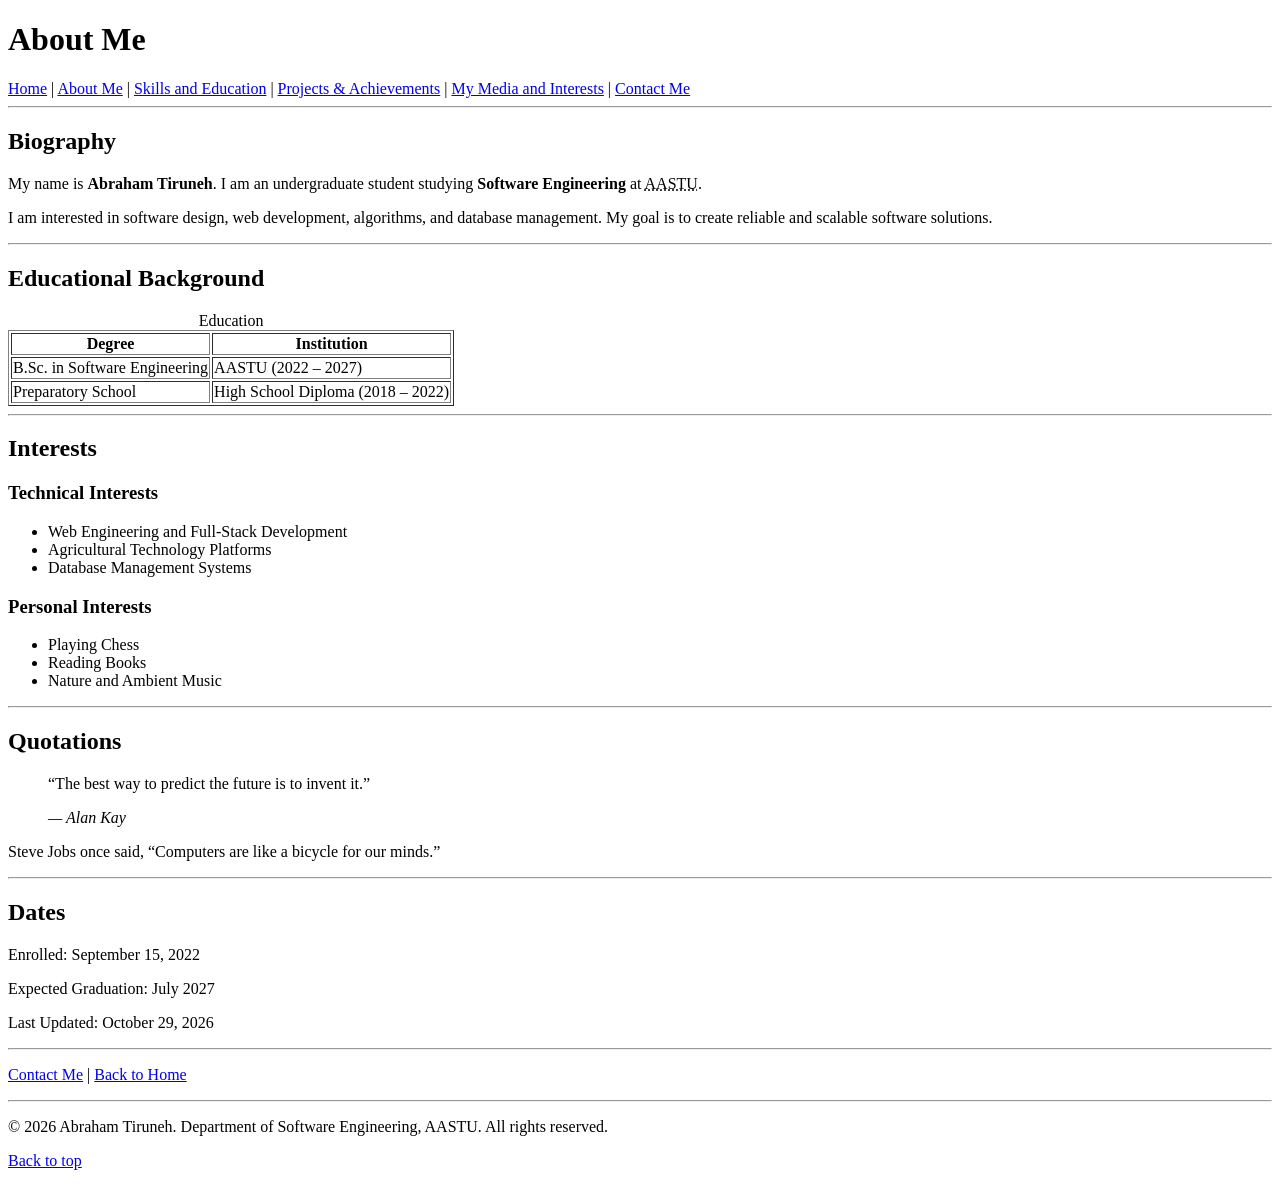
==== about.html @ db16637a "feat(about): create about me page with biography, education, and interests (about.html)" ====
<!DOCTYPE html>
<html lang="en">
<head>
    <meta charset="UTF-8">
    <meta name="viewport" content="width=device-width, initial-scale=1.0">
    <title>About Me</title>
</head>
<body id="top">

    <header>
        <h1>About Me</h1>
        <nav>
            <a href="index.html">Home</a> | 
            <a href="about.html">About Me</a> | 
            <a href="skills.html">Skills and Education</a> | 
            <a href="projects.html">Projects &amp; Achievements</a> | 
            <a href="media.html">My Media and Interests</a> | 
            <a href="contact.html">Contact Me</a>
        </nav>
    </header>

    <hr>

    <main>
        <section>
            <h2>Biography</h2>
            <p>
                My name is <strong>Abraham Tiruneh</strong>. I am an undergraduate student studying 
                <strong>Software Engineering</strong> at 
                <abbr title="Addis Ababa Science and Technology University">AASTU</abbr>.
            </p>
            <p>
                I am interested in software design, web development, algorithms, and database management. 
                My goal is to create reliable and scalable software solutions.
            </p>
        </section>

        <hr>

        <section>
            <h2>Educational Background</h2>
            <table border="1">
                <caption>Education</caption>
                <tr>
                    <th>Degree</th>
                    <th>Institution</th>
                </tr>
                <tr>
                    <td>B.Sc. in Software Engineering</td>
                    <td>AASTU (2022 &ndash; 2027)</td>
                </tr>
                <tr>
                    <td>Preparatory School</td>
                    <td>High School Diploma (2018 &ndash; 2022)</td>
                </tr>
            </table>
        </section>

        <hr>

        <section>
            <h2>Interests</h2>
            <h3>Technical Interests</h3>
            <ul>
                <li>Web Engineering and Full-Stack Development</li>
                <li>Agricultural Technology Platforms</li>
                <li>Database Management Systems</li>
            </ul>

            <h3>Personal Interests</h3>
            <ul>
                <li>Playing Chess</li>
                <li>Reading Books</li>
                <li>Nature and Ambient Music</li>
            </ul>
        </section>

        <hr>

        <section>
            <h2>Quotations</h2>
            <blockquote>
                <p>&ldquo;The best way to predict the future is to invent it.&rdquo;</p>
                <cite>&mdash; Alan Kay</cite>
            </blockquote>

            <p>
                Steve Jobs once said, <q>Computers are like a bicycle for our minds.</q>
            </p>
        </section>

        <hr>

        <section>
            <h2>Dates</h2>
            <p>Enrolled: <time datetime="2022-09-15">September 15, 2022</time></p>
            <p>Expected Graduation: <time datetime="2027-07-10">July 2027</time></p>
            <p>Last Updated: <time datetime="2026-10-29">October 29, 2026</time></p>
        </section>

        <hr>

        <section>
            <p>
                <a href="contact.html">Contact Me</a> | 
                <a href="index.html">Back to Home</a>
            </p>
        </section>
    </main>

    <hr>

    <footer>
        <p>&copy; 2026 Abraham Tiruneh. Department of Software Engineering, AASTU. All rights reserved.</p>
        <p><a href="#top">Back to top</a></p>
    </footer>

</body>
</html>
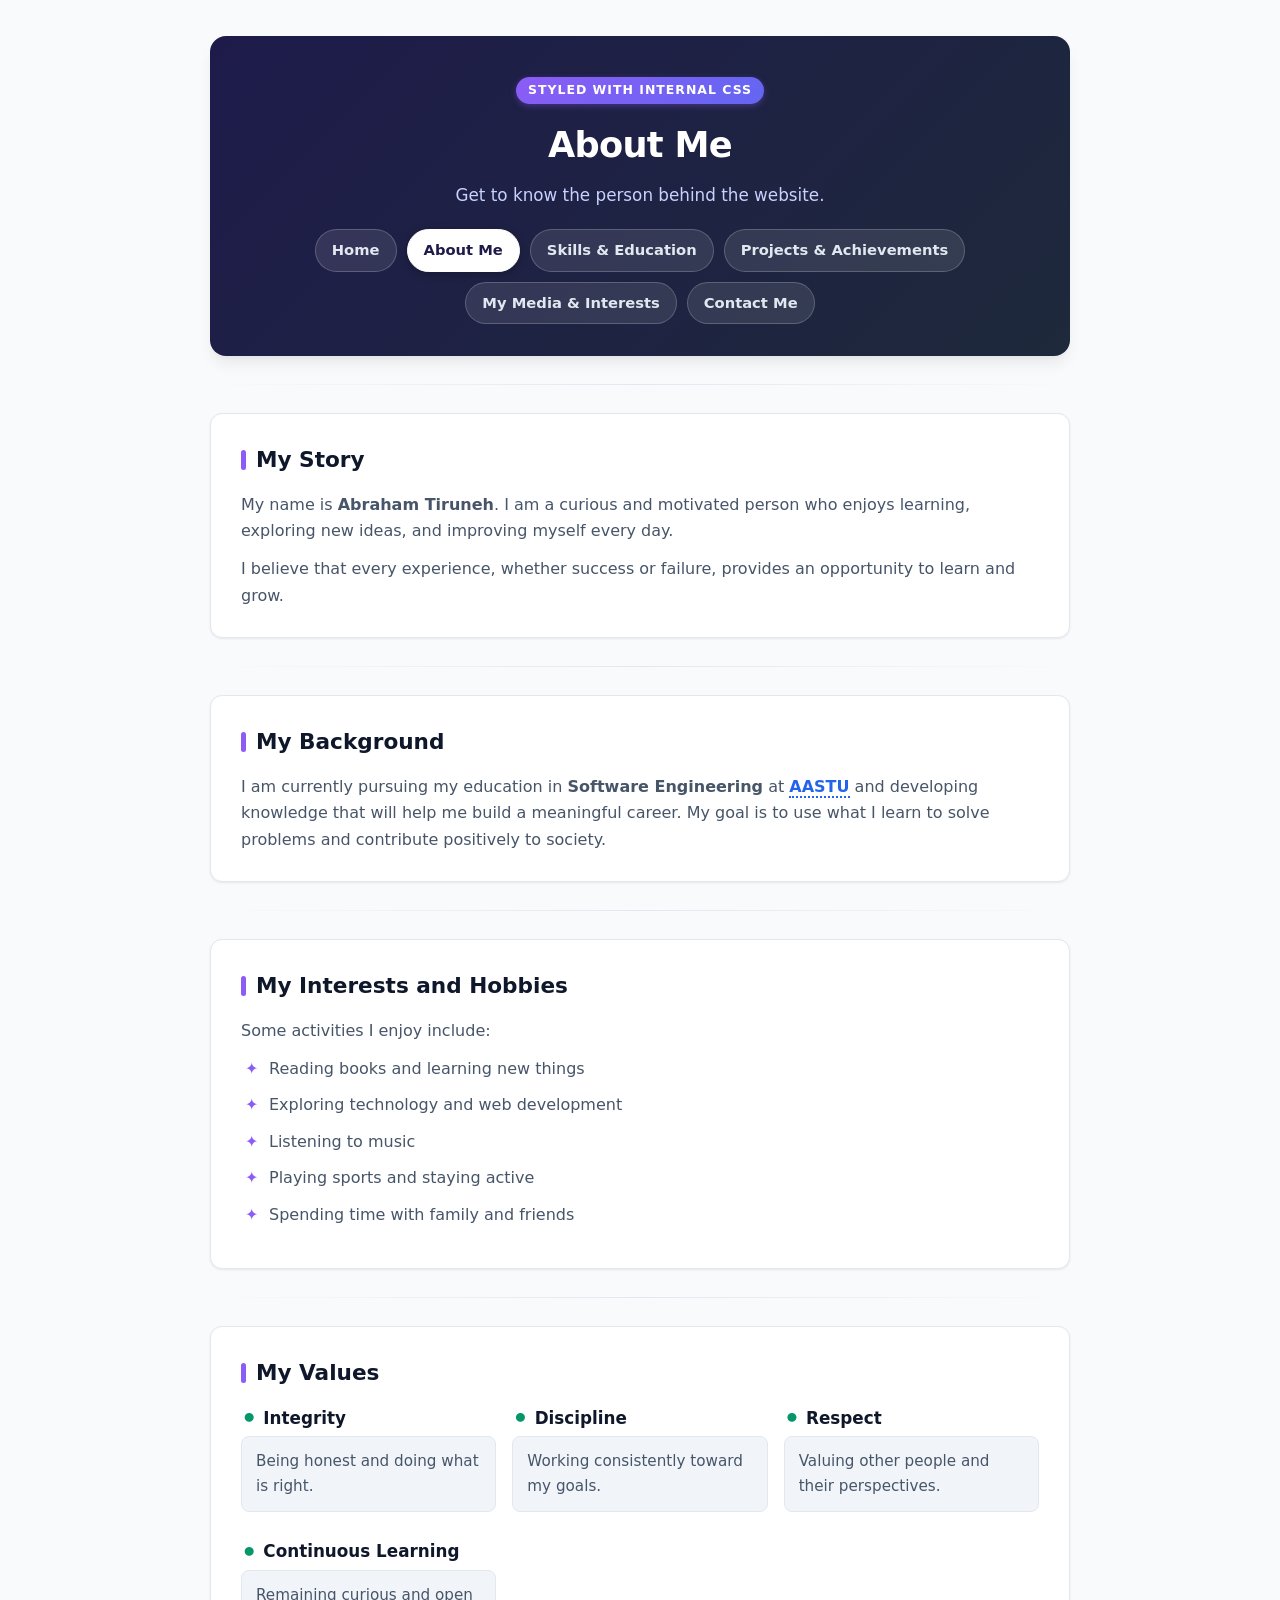
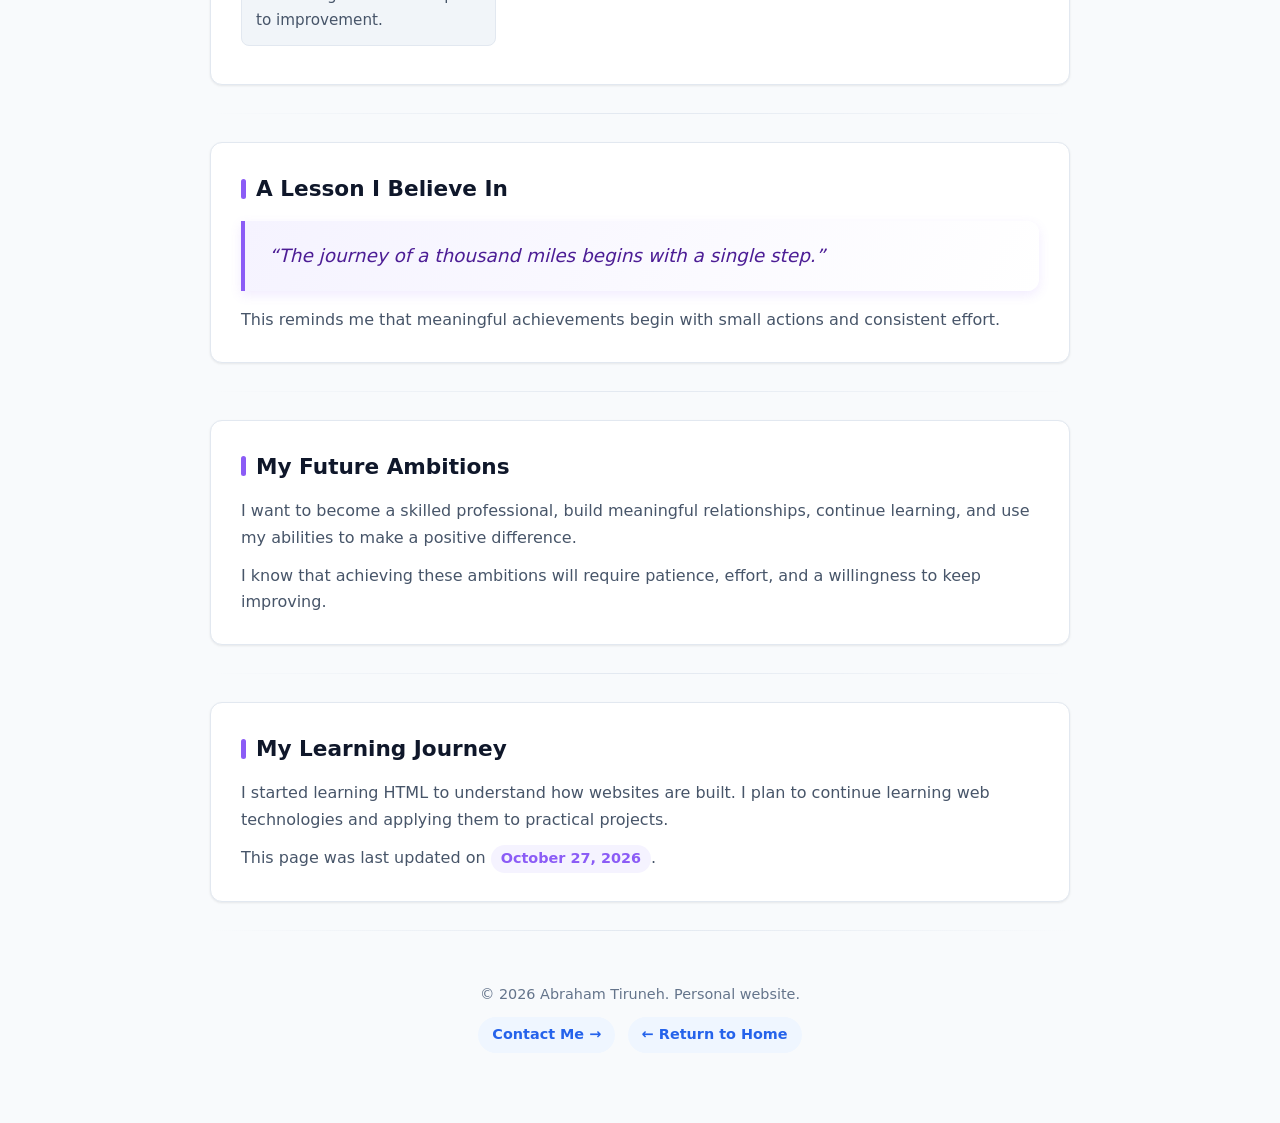
==== commit c4aa8a05: "feat: align HTML with lab specs, implement external, internal, and inline CSS techniques, and remove" ====
--- a/about.html
+++ b/about.html
@@ -3,18 +3,319 @@
 <head>
     <meta charset="UTF-8">
     <meta name="viewport" content="width=device-width, initial-scale=1.0">
-    <title>About Me</title>
+    <title>About Me - Abraham Tiruneh</title>
+
+    <style>
+        :root {
+            --bg-page: #f8fafc;
+            --bg-card: #ffffff;
+            --bg-subtle: #f1f5f9;
+            --text-primary: #0f172a;
+            --text-secondary: #475569;
+            --text-muted: #64748b;
+            --primary: #2563eb;
+            --primary-hover: #1d4ed8;
+            --primary-light: #eff6ff;
+            --accent: #8b5cf6;
+            --accent-light: #f5f3ff;
+            --accent-emerald: #059669;
+            --border: #e2e8f0;
+            --shadow-sm: 0 1px 3px rgba(0, 0, 0, 0.05), 0 1px 2px rgba(0, 0, 0, 0.03);
+            --shadow-md: 0 4px 6px -1px rgba(0, 0, 0, 0.07), 0 2px 4px -2px rgba(0, 0, 0, 0.05);
+            --shadow-lg: 0 10px 15px -3px rgba(0, 0, 0, 0.08), 0 4px 6px -4px rgba(0, 0, 0, 0.04);
+            --radius-md: 12px;
+            --radius-lg: 16px;
+            --radius-full: 9999px;
+            --font-sans: system-ui, -apple-system, BlinkMacSystemFont, 'Segoe UI', Roboto, Helvetica, Arial, sans-serif;
+            --transition: all 0.2s cubic-bezier(0.4, 0, 0.2, 1);
+        }
+
+        * {
+            box-sizing: border-box;
+            margin: 0;
+            padding: 0;
+        }
+
+        body {
+            background-color: var(--bg-page);
+            color: var(--text-primary);
+            font-family: var(--font-sans);
+            line-height: 1.65;
+            font-size: 16px;
+            max-width: 900px;
+            margin: 0 auto;
+            padding: 36px 20px 60px 20px;
+            -webkit-font-smoothing: antialiased;
+        }
+
+        hr {
+            border: none;
+            height: 1px;
+            background: linear-gradient(to right, transparent, var(--border), transparent);
+            margin: 28px 0;
+        }
+
+        header {
+            background: linear-gradient(135deg, #1e1b4b 0%, #1e293b 100%);
+            color: #ffffff;
+            border-radius: var(--radius-lg);
+            padding: 40px 32px 32px 32px;
+            box-shadow: var(--shadow-lg);
+            margin-bottom: 28px;
+            text-align: center;
+        }
+
+        .internal-css-badge {
+            display: inline-block;
+            background: linear-gradient(135deg, #8b5cf6, #6366f1);
+            color: #ffffff;
+            font-size: 0.78rem;
+            font-weight: 700;
+            padding: 3px 12px;
+            border-radius: var(--radius-full);
+            text-transform: uppercase;
+            letter-spacing: 0.08em;
+            margin-bottom: 12px;
+            box-shadow: 0 2px 6px rgba(139, 92, 246, 0.35);
+        }
+
+        header h1 {
+            font-size: 2.2rem;
+            font-weight: 800;
+            letter-spacing: -0.02em;
+            margin-bottom: 8px;
+            color: #ffffff;
+        }
+
+        header p {
+            color: #c7d2fe;
+            font-size: 1.05rem;
+            margin-bottom: 20px;
+        }
+
+        nav {
+            display: flex;
+            flex-wrap: wrap;
+            gap: 10px;
+            justify-content: center;
+            align-items: center;
+        }
+
+        nav a {
+            color: #e2e8f0;
+            text-decoration: none;
+            font-weight: 600;
+            font-size: 0.92rem;
+            padding: 8px 16px;
+            background-color: rgba(255, 255, 255, 0.1);
+            border: 1px solid rgba(255, 255, 255, 0.2);
+            border-radius: var(--radius-full);
+            transition: var(--transition);
+        }
+
+        nav a:hover {
+            background-color: #ffffff;
+            color: #1e1b4b;
+            transform: translateY(-2px);
+        }
+
+        nav a[href="about.html"] {
+            background-color: #ffffff;
+            color: #1e1b4b;
+            border-color: #ffffff;
+            box-shadow: 0 2px 8px rgba(0, 0, 0, 0.25);
+        }
+
+        section {
+            background: var(--bg-card);
+            border: 1px solid var(--border);
+            border-radius: var(--radius-md);
+            padding: 28px 30px;
+            box-shadow: var(--shadow-sm);
+            margin-bottom: 22px;
+            transition: var(--transition);
+        }
+
+        section:hover {
+            box-shadow: var(--shadow-md);
+            border-color: #cbd5e1;
+        }
+
+        h2 {
+            font-size: 1.35rem;
+            font-weight: 700;
+            color: var(--text-primary);
+            margin-bottom: 14px;
+            display: flex;
+            align-items: center;
+            gap: 10px;
+        }
+
+        h2::before {
+            content: "";
+            display: inline-block;
+            width: 5px;
+            height: 20px;
+            background: var(--accent);
+            border-radius: 4px;
+        }
+
+        section p {
+            color: var(--text-secondary);
+            margin-bottom: 12px;
+        }
+
+        section p:last-child {
+            margin-bottom: 0;
+        }
+
+        abbr {
+            text-decoration: none;
+            border-bottom: 2px dotted var(--primary);
+            color: var(--primary);
+            font-weight: 600;
+            cursor: help;
+        }
+
+        ul {
+            list-style: none;
+            margin: 12px 0;
+            display: grid;
+            gap: 10px;
+        }
+
+        ul li {
+            position: relative;
+            padding-left: 28px;
+            color: var(--text-secondary);
+            font-weight: 500;
+        }
+
+        ul li::before {
+            content: "✦";
+            position: absolute;
+            left: 4px;
+            top: 0;
+            color: var(--accent);
+            font-size: 1rem;
+        }
+
+        dl {
+            display: grid;
+            grid-template-columns: repeat(auto-fit, minmax(240px, 1fr));
+            gap: 16px;
+            margin-top: 14px;
+        }
+
+        dt {
+            color: var(--text-primary);
+            font-size: 1.05rem;
+            font-weight: 700;
+            margin-bottom: 4px;
+            display: flex;
+            align-items: center;
+            gap: 6px;
+        }
+
+        dt::before {
+            content: "•";
+            color: var(--accent-emerald);
+            font-size: 1.6rem;
+            line-height: 0;
+        }
+
+        dd {
+            background-color: var(--bg-subtle);
+            border: 1px solid var(--border);
+            border-radius: 8px;
+            padding: 12px 14px;
+            color: var(--text-secondary);
+            font-size: 0.95rem;
+            margin-bottom: 10px;
+        }
+
+        blockquote {
+            background: linear-gradient(120deg, #f5f3ff 0%, #ffffff 100%);
+            border-left: 4px solid var(--accent);
+            border-radius: 0 var(--radius-md) var(--radius-md) 0;
+            padding: 20px 24px;
+            margin: 12px 0 16px 0;
+            box-shadow: var(--shadow-sm);
+        }
+
+        blockquote p {
+            color: #4c1d95;
+            font-size: 1.15rem;
+            font-style: italic;
+            font-weight: 500;
+            margin: 0;
+        }
+
+        time {
+            display: inline-block;
+            background-color: var(--accent-light);
+            color: var(--accent);
+            font-weight: 600;
+            padding: 2px 10px;
+            border-radius: var(--radius-full);
+            font-size: 0.9rem;
+        }
+
+        footer {
+            text-align: center;
+            padding-top: 24px;
+            color: var(--text-muted);
+            font-size: 0.9rem;
+        }
+
+        footer p {
+            margin-bottom: 10px;
+        }
+
+        footer a {
+            display: inline-flex;
+            align-items: center;
+            color: var(--primary);
+            text-decoration: none;
+            font-weight: 600;
+            padding: 6px 14px;
+            background-color: var(--primary-light);
+            border-radius: var(--radius-full);
+            margin: 0 4px;
+            transition: var(--transition);
+        }
+
+        footer a:hover {
+            background-color: var(--primary);
+            color: #ffffff;
+            transform: translateY(-2px);
+        }
+
+        @media (max-width: 640px) {
+            body {
+                padding: 16px 14px 40px 14px;
+            }
+            header {
+                padding: 30px 16px;
+            }
+            dl {
+                grid-template-columns: 1fr;
+            }
+        }
+    </style>
 </head>
 <body id="top">
 
     <header>
+        <span class="internal-css-badge">Styled with Internal CSS</span>
         <h1>About Me</h1>
+        <p>Get to know the person behind the website.</p>
         <nav>
-            <a href="index.html">Home</a> | 
-            <a href="about.html">About Me</a> | 
-            <a href="skills.html">Skills and Education</a> | 
-            <a href="projects.html">Projects &amp; Achievements</a> | 
-            <a href="media.html">My Media and Interests</a> | 
+            <a href="index.html">Home</a>
+            <a href="about.html">About Me</a>
+            <a href="skills.html">Skills &amp; Education</a>
+            <a href="projects.html">Projects &amp; Achievements</a>
+            <a href="media.html">My Media &amp; Interests</a>
             <a href="contact.html">Contact Me</a>
         </nav>
     </header>
@@ -23,87 +324,105 @@
 
     <main>
         <section>
-            <h2>Biography</h2>
-            <p>
-                My name is <strong>Abraham Tiruneh</strong>. I am an undergraduate student studying 
-                <strong>Software Engineering</strong> at 
-                <abbr title="Addis Ababa Science and Technology University">AASTU</abbr>.
-            </p>
-            <p>
-                I am interested in software design, web development, algorithms, and database management. 
-                My goal is to create reliable and scalable software solutions.
-            </p>
-        </section>
-
-        <hr>
-
-        <section>
-            <h2>Educational Background</h2>
-            <table border="1">
-                <caption>Education</caption>
-                <tr>
-                    <th>Degree</th>
-                    <th>Institution</th>
-                </tr>
-                <tr>
-                    <td>B.Sc. in Software Engineering</td>
-                    <td>AASTU (2022 &ndash; 2027)</td>
-                </tr>
-                <tr>
-                    <td>Preparatory School</td>
-                    <td>High School Diploma (2018 &ndash; 2022)</td>
-                </tr>
-            </table>
-        </section>
-
-        <hr>
-
-        <section>
-            <h2>Interests</h2>
-            <h3>Technical Interests</h3>
+            <h2>My Story</h2>
+            <p>
+                My name is <strong>Abraham Tiruneh</strong>. I am a curious and motivated person who enjoys
+                learning, exploring new ideas, and improving myself every day.
+            </p>
+            <p>
+                I believe that every experience, whether success or failure, provides an opportunity to learn and grow.
+            </p>
+        </section>
+
+        <hr>
+
+        <section>
+            <h2>My Background</h2>
+            <p>
+                I am currently pursuing my education in <strong>Software Engineering</strong> at
+                <abbr title="Addis Ababa Science and Technology University">AASTU</abbr> and developing knowledge
+                that will help me build a meaningful career. My goal is to use what I learn to solve problems
+                and contribute positively to society.
+            </p>
+        </section>
+
+        <hr>
+
+        <section>
+            <h2>My Interests and Hobbies</h2>
+            <p>Some activities I enjoy include:</p>
             <ul>
-                <li>Web Engineering and Full-Stack Development</li>
-                <li>Agricultural Technology Platforms</li>
-                <li>Database Management Systems</li>
+                <li>Reading books and learning new things</li>
+                <li>Exploring technology and web development</li>
+                <li>Listening to music</li>
+                <li>Playing sports and staying active</li>
+                <li>Spending time with family and friends</li>
             </ul>
-
-            <h3>Personal Interests</h3>
-            <ul>
-                <li>Playing Chess</li>
-                <li>Reading Books</li>
-                <li>Nature and Ambient Music</li>
-            </ul>
-        </section>
-
-        <hr>
-
-        <section>
-            <h2>Quotations</h2>
-            <blockquote>
-                <p>&ldquo;The best way to predict the future is to invent it.&rdquo;</p>
-                <cite>&mdash; Alan Kay</cite>
+        </section>
+
+        <hr>
+
+        <section>
+            <h2>My Values</h2>
+            <dl>
+                <div>
+                    <dt>Integrity</dt>
+                    <dd>Being honest and doing what is right.</dd>
+                </div>
+
+                <div>
+                    <dt>Discipline</dt>
+                    <dd>Working consistently toward my goals.</dd>
+                </div>
+
+                <div>
+                    <dt>Respect</dt>
+                    <dd>Valuing other people and their perspectives.</dd>
+                </div>
+
+                <div>
+                    <dt>Continuous Learning</dt>
+                    <dd>Remaining curious and open to improvement.</dd>
+                </div>
+            </dl>
+        </section>
+
+        <hr>
+
+        <section>
+            <h2>A Lesson I Believe In</h2>
+
+            <blockquote style="box-shadow: 0 4px 12px rgba(139, 92, 246, 0.12);">
+                <p>&ldquo;The journey of a thousand miles begins with a single step.&rdquo;</p>
             </blockquote>
-
-            <p>
-                Steve Jobs once said, <q>Computers are like a bicycle for our minds.</q>
-            </p>
-        </section>
-
-        <hr>
-
-        <section>
-            <h2>Dates</h2>
-            <p>Enrolled: <time datetime="2022-09-15">September 15, 2022</time></p>
-            <p>Expected Graduation: <time datetime="2027-07-10">July 2027</time></p>
-            <p>Last Updated: <time datetime="2026-10-29">October 29, 2026</time></p>
-        </section>
-
-        <hr>
-
-        <section>
-            <p>
-                <a href="contact.html">Contact Me</a> | 
-                <a href="index.html">Back to Home</a>
+            <p>
+                This reminds me that meaningful achievements begin with small actions and consistent effort.
+            </p>
+        </section>
+
+        <hr>
+
+        <section>
+            <h2>My Future Ambitions</h2>
+            <p>
+                I want to become a skilled professional, build meaningful relationships, continue learning,
+                and use my abilities to make a positive difference.
+            </p>
+            <p>
+                I know that achieving these ambitions will require patience, effort, and a willingness to keep improving.
+            </p>
+        </section>
+
+        <hr>
+
+        <section>
+            <h2>My Learning Journey</h2>
+            <p>
+                I started learning HTML to understand how websites are built. I plan to continue learning
+                web technologies and applying them to practical projects.
+            </p>
+            <p>
+                This page was last updated on <time datetime="2026-10-27">October 27, 2026</time>.
             </p>
         </section>
     </main>
@@ -111,8 +430,11 @@
     <hr>
 
     <footer>
-        <p>&copy; 2026 Abraham Tiruneh. Department of Software Engineering, AASTU. All rights reserved.</p>
-        <p><a href="#top">Back to top</a></p>
+        <p>&copy; 2026 Abraham Tiruneh. Personal website.</p>
+        <p>
+            <a href="contact.html">Contact Me &rarr;</a>
+            <a href="index.html">&larr; Return to Home</a>
+        </p>
     </footer>
 
 </body>
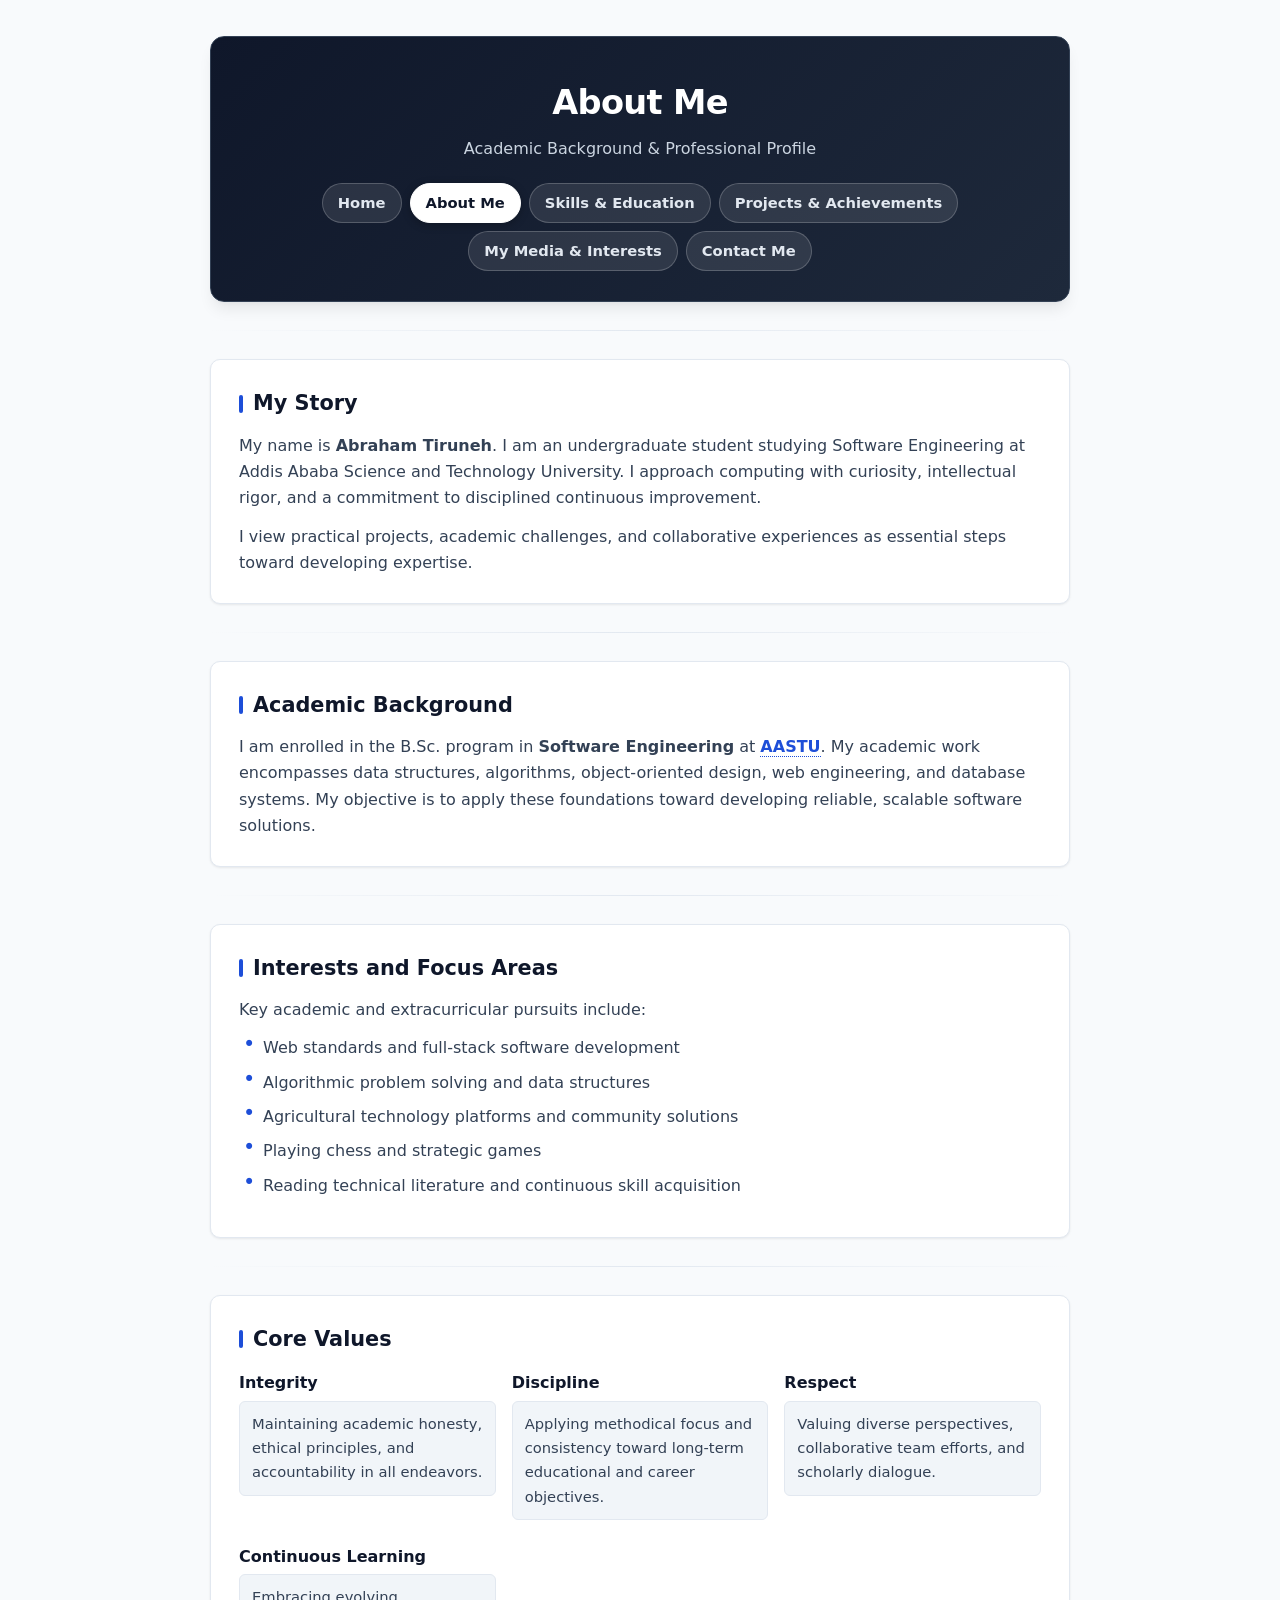
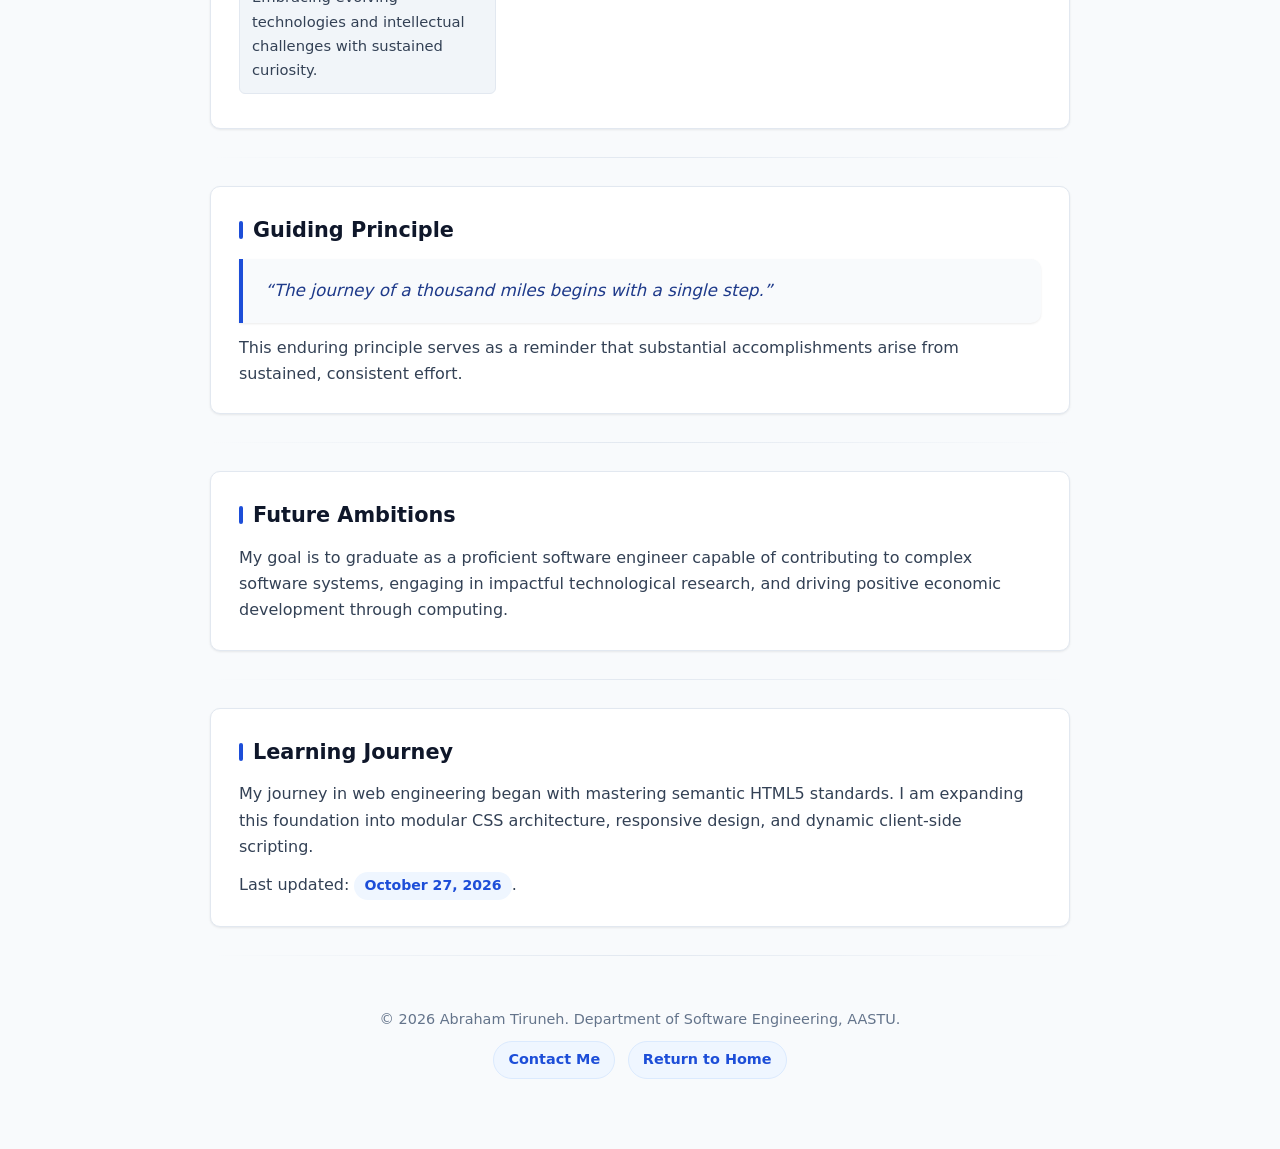
==== commit 3a85a802: "style: remove meta-labels, sanitize placeholder text, and refine academic design across all pages" ====
--- a/about.html
+++ b/about.html
@@ -3,7 +3,7 @@
 <head>
     <meta charset="UTF-8">
     <meta name="viewport" content="width=device-width, initial-scale=1.0">
-    <title>About Me - Abraham Tiruneh</title>
+    <title>About Me | Abraham Tiruneh</title>
 
     <style>
         :root {
@@ -11,20 +11,17 @@
             --bg-card: #ffffff;
             --bg-subtle: #f1f5f9;
             --text-primary: #0f172a;
-            --text-secondary: #475569;
+            --text-secondary: #334155;
             --text-muted: #64748b;
-            --primary: #2563eb;
-            --primary-hover: #1d4ed8;
+            --primary: #1d4ed8;
+            --primary-hover: #1e40af;
             --primary-light: #eff6ff;
-            --accent: #8b5cf6;
-            --accent-light: #f5f3ff;
-            --accent-emerald: #059669;
             --border: #e2e8f0;
             --shadow-sm: 0 1px 3px rgba(0, 0, 0, 0.05), 0 1px 2px rgba(0, 0, 0, 0.03);
             --shadow-md: 0 4px 6px -1px rgba(0, 0, 0, 0.07), 0 2px 4px -2px rgba(0, 0, 0, 0.05);
             --shadow-lg: 0 10px 15px -3px rgba(0, 0, 0, 0.08), 0 4px 6px -4px rgba(0, 0, 0, 0.04);
-            --radius-md: 12px;
-            --radius-lg: 16px;
+            --radius-md: 10px;
+            --radius-lg: 14px;
             --radius-full: 9999px;
             --font-sans: system-ui, -apple-system, BlinkMacSystemFont, 'Segoe UI', Roboto, Helvetica, Arial, sans-serif;
             --transition: all 0.2s cubic-bezier(0.4, 0, 0.2, 1);
@@ -56,47 +53,34 @@
         }
 
         header {
-            background: linear-gradient(135deg, #1e1b4b 0%, #1e293b 100%);
+            background: linear-gradient(135deg, #0f172a 0%, #1e293b 100%);
             color: #ffffff;
             border-radius: var(--radius-lg);
-            padding: 40px 32px 32px 32px;
+            padding: 38px 32px 30px 32px;
             box-shadow: var(--shadow-lg);
             margin-bottom: 28px;
             text-align: center;
-        }
-
-        .internal-css-badge {
-            display: inline-block;
-            background: linear-gradient(135deg, #8b5cf6, #6366f1);
-            color: #ffffff;
-            font-size: 0.78rem;
-            font-weight: 700;
-            padding: 3px 12px;
-            border-radius: var(--radius-full);
-            text-transform: uppercase;
-            letter-spacing: 0.08em;
-            margin-bottom: 12px;
-            box-shadow: 0 2px 6px rgba(139, 92, 246, 0.35);
+            border: 1px solid #334155;
         }
 
         header h1 {
-            font-size: 2.2rem;
+            font-size: 2.1rem;
             font-weight: 800;
             letter-spacing: -0.02em;
-            margin-bottom: 8px;
+            margin-bottom: 6px;
             color: #ffffff;
         }
 
         header p {
-            color: #c7d2fe;
-            font-size: 1.05rem;
+            color: #cbd5e1;
+            font-size: 1rem;
             margin-bottom: 20px;
         }
 
         nav {
             display: flex;
             flex-wrap: wrap;
-            gap: 10px;
+            gap: 8px;
             justify-content: center;
             align-items: center;
         }
@@ -106,7 +90,7 @@
             text-decoration: none;
             font-weight: 600;
             font-size: 0.92rem;
-            padding: 8px 16px;
+            padding: 7px 15px;
             background-color: rgba(255, 255, 255, 0.1);
             border: 1px solid rgba(255, 255, 255, 0.2);
             border-radius: var(--radius-full);
@@ -115,13 +99,13 @@
 
         nav a:hover {
             background-color: #ffffff;
-            color: #1e1b4b;
-            transform: translateY(-2px);
+            color: #0f172a;
+            transform: translateY(-1px);
         }
 
         nav a[href="about.html"] {
             background-color: #ffffff;
-            color: #1e1b4b;
+            color: #0f172a;
             border-color: #ffffff;
             box-shadow: 0 2px 8px rgba(0, 0, 0, 0.25);
         }
@@ -130,7 +114,7 @@
             background: var(--bg-card);
             border: 1px solid var(--border);
             border-radius: var(--radius-md);
-            padding: 28px 30px;
+            padding: 26px 28px;
             box-shadow: var(--shadow-sm);
             margin-bottom: 22px;
             transition: var(--transition);
@@ -142,10 +126,10 @@
         }
 
         h2 {
-            font-size: 1.35rem;
+            font-size: 1.3rem;
             font-weight: 700;
             color: var(--text-primary);
-            margin-bottom: 14px;
+            margin-bottom: 12px;
             display: flex;
             align-items: center;
             gap: 10px;
@@ -154,10 +138,10 @@
         h2::before {
             content: "";
             display: inline-block;
-            width: 5px;
-            height: 20px;
-            background: var(--accent);
-            border-radius: 4px;
+            width: 4px;
+            height: 18px;
+            background: var(--primary);
+            border-radius: 2px;
         }
 
         section p {
@@ -171,7 +155,7 @@
 
         abbr {
             text-decoration: none;
-            border-bottom: 2px dotted var(--primary);
+            border-bottom: 1px dotted var(--primary);
             color: var(--primary);
             font-weight: 600;
             cursor: help;
@@ -181,71 +165,62 @@
             list-style: none;
             margin: 12px 0;
             display: grid;
-            gap: 10px;
+            gap: 8px;
         }
 
         ul li {
             position: relative;
-            padding-left: 28px;
+            padding-left: 24px;
             color: var(--text-secondary);
             font-weight: 500;
         }
 
         ul li::before {
-            content: "✦";
+            content: "•";
             position: absolute;
             left: 4px;
-            top: 0;
-            color: var(--accent);
-            font-size: 1rem;
+            top: -1px;
+            color: var(--primary);
+            font-size: 1.3rem;
+            line-height: 1;
         }
 
         dl {
             display: grid;
-            grid-template-columns: repeat(auto-fit, minmax(240px, 1fr));
+            grid-template-columns: repeat(auto-fit, minmax(220px, 1fr));
             gap: 16px;
             margin-top: 14px;
         }
 
         dt {
             color: var(--text-primary);
-            font-size: 1.05rem;
+            font-size: 1rem;
             font-weight: 700;
             margin-bottom: 4px;
-            display: flex;
-            align-items: center;
-            gap: 6px;
-        }
-
-        dt::before {
-            content: "•";
-            color: var(--accent-emerald);
-            font-size: 1.6rem;
-            line-height: 0;
         }
 
         dd {
             background-color: var(--bg-subtle);
             border: 1px solid var(--border);
-            border-radius: 8px;
-            padding: 12px 14px;
+            border-radius: 6px;
+            padding: 10px 12px;
             color: var(--text-secondary);
-            font-size: 0.95rem;
-            margin-bottom: 10px;
+            font-size: 0.92rem;
+            margin-bottom: 8px;
         }
 
         blockquote {
-            background: linear-gradient(120deg, #f5f3ff 0%, #ffffff 100%);
-            border-left: 4px solid var(--accent);
+            background: #f8fafc;
+            border-left: 4px solid var(--primary);
             border-radius: 0 var(--radius-md) var(--radius-md) 0;
-            padding: 20px 24px;
-            margin: 12px 0 16px 0;
+            padding: 18px 22px;
+            margin: 12px 0;
             box-shadow: var(--shadow-sm);
         }
 
         blockquote p {
-            color: #4c1d95;
-            font-size: 1.15rem;
+            color: #1e3a8a;
+            font-size: 1.05rem;
             font-style: italic;
             font-weight: 500;
             margin: 0;
@@ -253,12 +228,12 @@
 
         time {
             display: inline-block;
-            background-color: var(--accent-light);
-            color: var(--accent);
+            background-color: var(--primary-light);
+            color: var(--primary);
             font-weight: 600;
             padding: 2px 10px;
             border-radius: var(--radius-full);
-            font-size: 0.9rem;
+            font-size: 0.88rem;
         }
 
         footer {
@@ -280,6 +255,7 @@
             font-weight: 600;
             padding: 6px 14px;
             background-color: var(--primary-light);
+            border: 1px solid #dbeafe;
             border-radius: var(--radius-full);
             margin: 0 4px;
             transition: var(--transition);
@@ -288,7 +264,7 @@
         footer a:hover {
             background-color: var(--primary);
             color: #ffffff;
-            transform: translateY(-2px);
+            border-color: var(--primary);
         }
 
         @media (max-width: 640px) {
@@ -296,7 +272,7 @@
                 padding: 16px 14px 40px 14px;
             }
             header {
-                padding: 30px 16px;
+                padding: 28px 16px;
             }
             dl {
                 grid-template-columns: 1fr;
@@ -307,9 +283,8 @@
 <body id="top">
 
     <header>
-        <span class="internal-css-badge">Styled with Internal CSS</span>
         <h1>About Me</h1>
-        <p>Get to know the person behind the website.</p>
+        <p>Academic Background &amp; Professional Profile</p>
         <nav>
             <a href="index.html">Home</a>
             <a href="about.html">About Me</a>
@@ -326,63 +301,64 @@
         <section>
             <h2>My Story</h2>
             <p>
-                My name is <strong>Abraham Tiruneh</strong>. I am a curious and motivated person who enjoys
-                learning, exploring new ideas, and improving myself every day.
-            </p>
-            <p>
-                I believe that every experience, whether success or failure, provides an opportunity to learn and grow.
-            </p>
-        </section>
-
-        <hr>
-
-        <section>
-            <h2>My Background</h2>
-            <p>
-                I am currently pursuing my education in <strong>Software Engineering</strong> at
-                <abbr title="Addis Ababa Science and Technology University">AASTU</abbr> and developing knowledge
-                that will help me build a meaningful career. My goal is to use what I learn to solve problems
-                and contribute positively to society.
-            </p>
-        </section>
-
-        <hr>
-
-        <section>
-            <h2>My Interests and Hobbies</h2>
-            <p>Some activities I enjoy include:</p>
+                My name is <strong>Abraham Tiruneh</strong>. I am an undergraduate student studying 
+                Software Engineering at Addis Ababa Science and Technology University. I approach computing with curiosity, 
+                intellectual rigor, and a commitment to disciplined continuous improvement.
+            </p>
+            <p>
+                I view practical projects, academic challenges, and collaborative experiences as essential steps toward developing expertise.
+            </p>
+        </section>
+
+        <hr>
+
+        <section>
+            <h2>Academic Background</h2>
+            <p>
+                I am enrolled in the B.Sc. program in <strong>Software Engineering</strong> at 
+                <abbr title="Addis Ababa Science and Technology University">AASTU</abbr>. My academic work encompasses 
+                data structures, algorithms, object-oriented design, web engineering, and database systems. 
+                My objective is to apply these foundations toward developing reliable, scalable software solutions.
+            </p>
+        </section>
+
+        <hr>
+
+        <section>
+            <h2>Interests and Focus Areas</h2>
+            <p>Key academic and extracurricular pursuits include:</p>
             <ul>
-                <li>Reading books and learning new things</li>
-                <li>Exploring technology and web development</li>
-                <li>Listening to music</li>
-                <li>Playing sports and staying active</li>
-                <li>Spending time with family and friends</li>
+                <li>Web standards and full-stack software development</li>
+                <li>Algorithmic problem solving and data structures</li>
+                <li>Agricultural technology platforms and community solutions</li>
+                <li>Playing chess and strategic games</li>
+                <li>Reading technical literature and continuous skill acquisition</li>
             </ul>
         </section>
 
         <hr>
 
         <section>
-            <h2>My Values</h2>
+            <h2>Core Values</h2>
             <dl>
                 <div>
                     <dt>Integrity</dt>
-                    <dd>Being honest and doing what is right.</dd>
+                    <dd>Maintaining academic honesty, ethical principles, and accountability in all endeavors.</dd>
                 </div>
 
                 <div>
                     <dt>Discipline</dt>
-                    <dd>Working consistently toward my goals.</dd>
+                    <dd>Applying methodical focus and consistency toward long-term educational and career objectives.</dd>
                 </div>
 
                 <div>
                     <dt>Respect</dt>
-                    <dd>Valuing other people and their perspectives.</dd>
+                    <dd>Valuing diverse perspectives, collaborative team efforts, and scholarly dialogue.</dd>
                 </div>
 
                 <div>
                     <dt>Continuous Learning</dt>
-                    <dd>Remaining curious and open to improvement.</dd>
+                    <dd>Embracing evolving technologies and intellectual challenges with sustained curiosity.</dd>
                 </div>
             </dl>
         </section>
@@ -390,39 +366,35 @@
         <hr>
 
         <section>
-            <h2>A Lesson I Believe In</h2>
-
-            <blockquote style="box-shadow: 0 4px 12px rgba(139, 92, 246, 0.12);">
+            <h2>Guiding Principle</h2>
+            <blockquote>
                 <p>&ldquo;The journey of a thousand miles begins with a single step.&rdquo;</p>
             </blockquote>
             <p>
-                This reminds me that meaningful achievements begin with small actions and consistent effort.
-            </p>
-        </section>
-
-        <hr>
-
-        <section>
-            <h2>My Future Ambitions</h2>
-            <p>
-                I want to become a skilled professional, build meaningful relationships, continue learning,
-                and use my abilities to make a positive difference.
-            </p>
-            <p>
-                I know that achieving these ambitions will require patience, effort, and a willingness to keep improving.
-            </p>
-        </section>
-
-        <hr>
-
-        <section>
-            <h2>My Learning Journey</h2>
-            <p>
-                I started learning HTML to understand how websites are built. I plan to continue learning
-                web technologies and applying them to practical projects.
-            </p>
-            <p>
-                This page was last updated on <time datetime="2026-10-27">October 27, 2026</time>.
+                This enduring principle serves as a reminder that substantial accomplishments arise from sustained, consistent effort.
+            </p>
+        </section>
+
+        <hr>
+
+        <section>
+            <h2>Future Ambitions</h2>
+            <p>
+                My goal is to graduate as a proficient software engineer capable of contributing to complex software systems, 
+                engaging in impactful technological research, and driving positive economic development through computing.
+            </p>
+        </section>
+
+        <hr>
+
+        <section>
+            <h2>Learning Journey</h2>
+            <p>
+                My journey in web engineering began with mastering semantic HTML5 standards. I am expanding this foundation 
+                into modular CSS architecture, responsive design, and dynamic client-side scripting.
+            </p>
+            <p>
+                Last updated: <time datetime="2026-10-27">October 27, 2026</time>.
             </p>
         </section>
     </main>
@@ -430,10 +402,10 @@
     <hr>
 
     <footer>
-        <p>&copy; 2026 Abraham Tiruneh. Personal website.</p>
+        <p>&copy; 2026 Abraham Tiruneh. Department of Software Engineering, AASTU.</p>
         <p>
-            <a href="contact.html">Contact Me &rarr;</a>
-            <a href="index.html">&larr; Return to Home</a>
+            <a href="contact.html">Contact Me</a>
+            <a href="index.html">Return to Home</a>
         </p>
     </footer>
 
